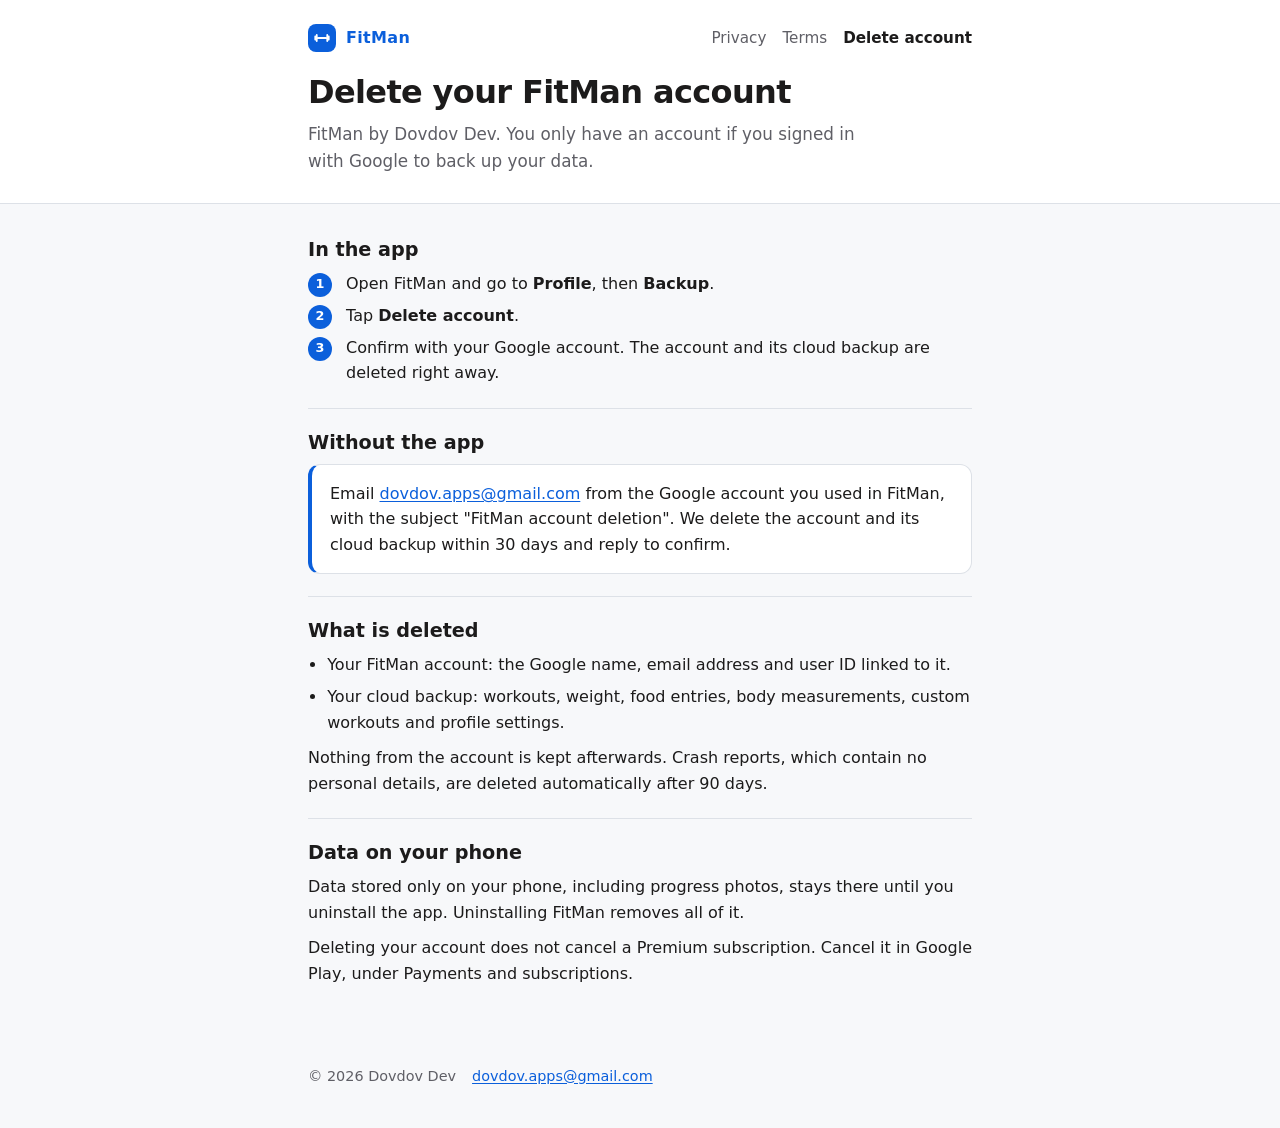
==== delete-account.html @ d90bf70f "Add FitMan website: home, privacy policy, terms and account deletion Co-Authored-By: Claude Opus 5.5" ====
<!DOCTYPE html>
<html lang="en">
<head>
<meta charset="utf-8">
<meta name="viewport" content="width=device-width, initial-scale=1">
<title>Delete Your FitMan Account</title>
<meta name="description" content="How to delete your FitMan account and the data stored with it.">
<link rel="stylesheet" href="style.css">
</head>
<body>
<header>
  <div class="wrap">
    <div class="top">
      <a class="app" href="index.html">
        <span class="mark" aria-hidden="true"><svg width="18" height="18" viewBox="0 0 24 24" fill="none" stroke="#fff" stroke-width="2.4" stroke-linecap="round"><path d="M7 12h10M5 8v8M19 8v8M3 10v4M21 10v4"/></svg></span>
        FitMan
      </a>
      <nav aria-label="Pages">
        <a href="privacy-policy.html">Privacy</a>
        <a href="terms.html">Terms</a>
        <a href="delete-account.html" aria-current="page">Delete account</a>
      </nav>
    </div>
    <h1>Delete your FitMan account</h1>
    <p class="lead">FitMan by Dovdov Dev. You only have an account if you signed in with Google to back up your data.</p>
  </div>
</header>

<main>
  <div class="wrap">
    <section>
      <h2>In the app</h2>
      <ol class="steps">
        <li><span>Open FitMan and go to <strong>Profile</strong>, then <strong>Backup</strong>.</span></li>
        <li><span>Tap <strong>Delete account</strong>.</span></li>
        <li><span>Confirm with your Google account. The account and its cloud backup are deleted right away.</span></li>
      </ol>
    </section>

    <section>
      <h2>Without the app</h2>
      <div class="note">
        <p>Email <a href="mailto:dovdov.apps@gmail.com?subject=FitMan%20account%20deletion">dovdov.apps@gmail.com</a> from the Google account you used in FitMan, with the subject "FitMan account deletion". We delete the account and its cloud backup within 30 days and reply to confirm.</p>
      </div>
    </section>

    <section>
      <h2>What is deleted</h2>
      <ul>
        <li>Your FitMan account: the Google name, email address and user ID linked to it.</li>
        <li>Your cloud backup: workouts, weight, food entries, body measurements, custom workouts and profile settings.</li>
      </ul>
      <p>Nothing from the account is kept afterwards. Crash reports, which contain no personal details, are deleted automatically after 90 days.</p>
    </section>

    <section>
      <h2>Data on your phone</h2>
      <p>Data stored only on your phone, including progress photos, stays there until you uninstall the app. Uninstalling FitMan removes all of it.</p>
      <p>Deleting your account does not cancel a Premium subscription. Cancel it in Google Play, under Payments and subscriptions.</p>
    </section>
  </div>
</main>

<footer>
  <div class="wrap">
    <span>© 2026 Dovdov Dev</span>
    <a href="mailto:dovdov.apps@gmail.com">dovdov.apps@gmail.com</a>
  </div>
</footer>
</body>
</html>
---- style.css ----
:root {
  /* One readable column, a quiet header band, the app's blue for links and markers. */
  --bg: #F7F8FA;
  --surface: #FFFFFF;
  --text: #1C1B1B;
  --muted: #5F5F66;
  --accent: #0B5FDB;
  --line: #DDE1E7;
  --font-body: system-ui, -apple-system, "Segoe UI", Roboto, "Helvetica Neue", Arial, sans-serif;
  --font-display: system-ui, -apple-system, "Segoe UI", Roboto, "Helvetica Neue", Arial, sans-serif;
  color-scheme: light;
}

@media (prefers-color-scheme: dark) {
  :root {
    --bg: #0E0F11;
    --surface: #1C1C1E;
    --text: #EDEDED;
    --muted: #A1A1A8;
    --accent: #5AA2FF;
    --line: #34353A;
    color-scheme: dark;
  }
}

* { box-sizing: border-box; }
html { -webkit-text-size-adjust: 100%; }

body {
  margin: 0;
  background: var(--bg);
  color: var(--text);
  font: 16px/1.6 var(--font-body);
}

.wrap {
  max-width: 44rem;
  margin: 0 auto;
  padding: 0 20px;
}

header {
  background: var(--surface);
  border-bottom: 1px solid var(--line);
}
header .wrap { padding-top: 24px; padding-bottom: 28px; }

.top {
  display: flex;
  flex-wrap: wrap;
  align-items: center;
  justify-content: space-between;
  gap: 12px;
}

.app {
  display: flex;
  align-items: center;
  gap: 10px;
  font-weight: 700;
  color: var(--accent);
  text-decoration: none;
  letter-spacing: .02em;
}

.mark {
  width: 28px;
  height: 28px;
  border-radius: 8px;
  background: var(--accent);
  display: grid;
  place-items: center;
}

nav {
  display: flex;
  flex-wrap: wrap;
  gap: 4px 16px;
  font-size: .95rem;
}
nav a { color: var(--muted); text-decoration: none; }
nav a:hover { color: var(--accent); }
nav a[aria-current="page"] { color: var(--text); font-weight: 600; }

h1 {
  margin: 22px 0 6px;
  font: 800 2rem/1.15 var(--font-display);
  letter-spacing: -.02em;
  text-wrap: balance;
}

.meta { margin: 0; color: var(--muted); font-size: .95rem; }
.lead { margin: 10px 0 0; color: var(--muted); font-size: 1.05rem; max-width: 36rem; }

main .wrap { padding-top: 12px; padding-bottom: 56px; }

section { padding: 22px 0; border-bottom: 1px solid var(--line); }
section:last-child { border-bottom: 0; }

h2 {
  margin: 0 0 8px;
  font: 700 1.2rem/1.3 var(--font-display);
  text-wrap: balance;
}

p, ul, ol { margin: 0 0 10px; }
p:last-child, ul:last-child, ol:last-child { margin-bottom: 0; }
ul { padding-left: 1.2rem; }
li + li { margin-top: 6px; }

a { color: var(--accent); text-underline-offset: 2px; }
a:focus-visible { outline: 2px solid var(--accent); outline-offset: 2px; border-radius: 3px; }

.note {
  background: var(--surface);
  border: 1px solid var(--line);
  border-left: 4px solid var(--accent);
  border-radius: 12px;
  padding: 16px 18px;
}

.steps { counter-reset: step; list-style: none; padding: 0; }
.steps li {
  counter-increment: step;
  display: grid;
  grid-template-columns: 28px 1fr;
  gap: 10px;
  align-items: start;
}
.steps li::before {
  content: counter(step);
  width: 24px;
  height: 24px;
  border-radius: 50%;
  background: var(--accent);
  color: #fff;
  font-size: .8rem;
  font-weight: 700;
  display: grid;
  place-items: center;
  margin-top: 2px;
  font-variant-numeric: tabular-nums;
}

.links {
  display: grid;
  grid-template-columns: repeat(auto-fit, minmax(13rem, 1fr));
  gap: 12px;
  padding: 0;
  list-style: none;
}
.links li + li { margin-top: 0; }
.links a {
  display: block;
  height: 100%;
  padding: 16px 18px;
  background: var(--surface);
  border: 1px solid var(--line);
  border-radius: 12px;
  color: var(--text);
  text-decoration: none;
}
.links a:hover { border-color: var(--accent); }
.links strong { display: block; color: var(--accent); }
.links span { color: var(--muted); font-size: .95rem; }

.features { display: grid; gap: 8px; }

footer { color: var(--muted); font-size: .9rem; }
footer .wrap {
  display: flex;
  flex-wrap: wrap;
  gap: 4px 16px;
  padding-bottom: 40px;
}
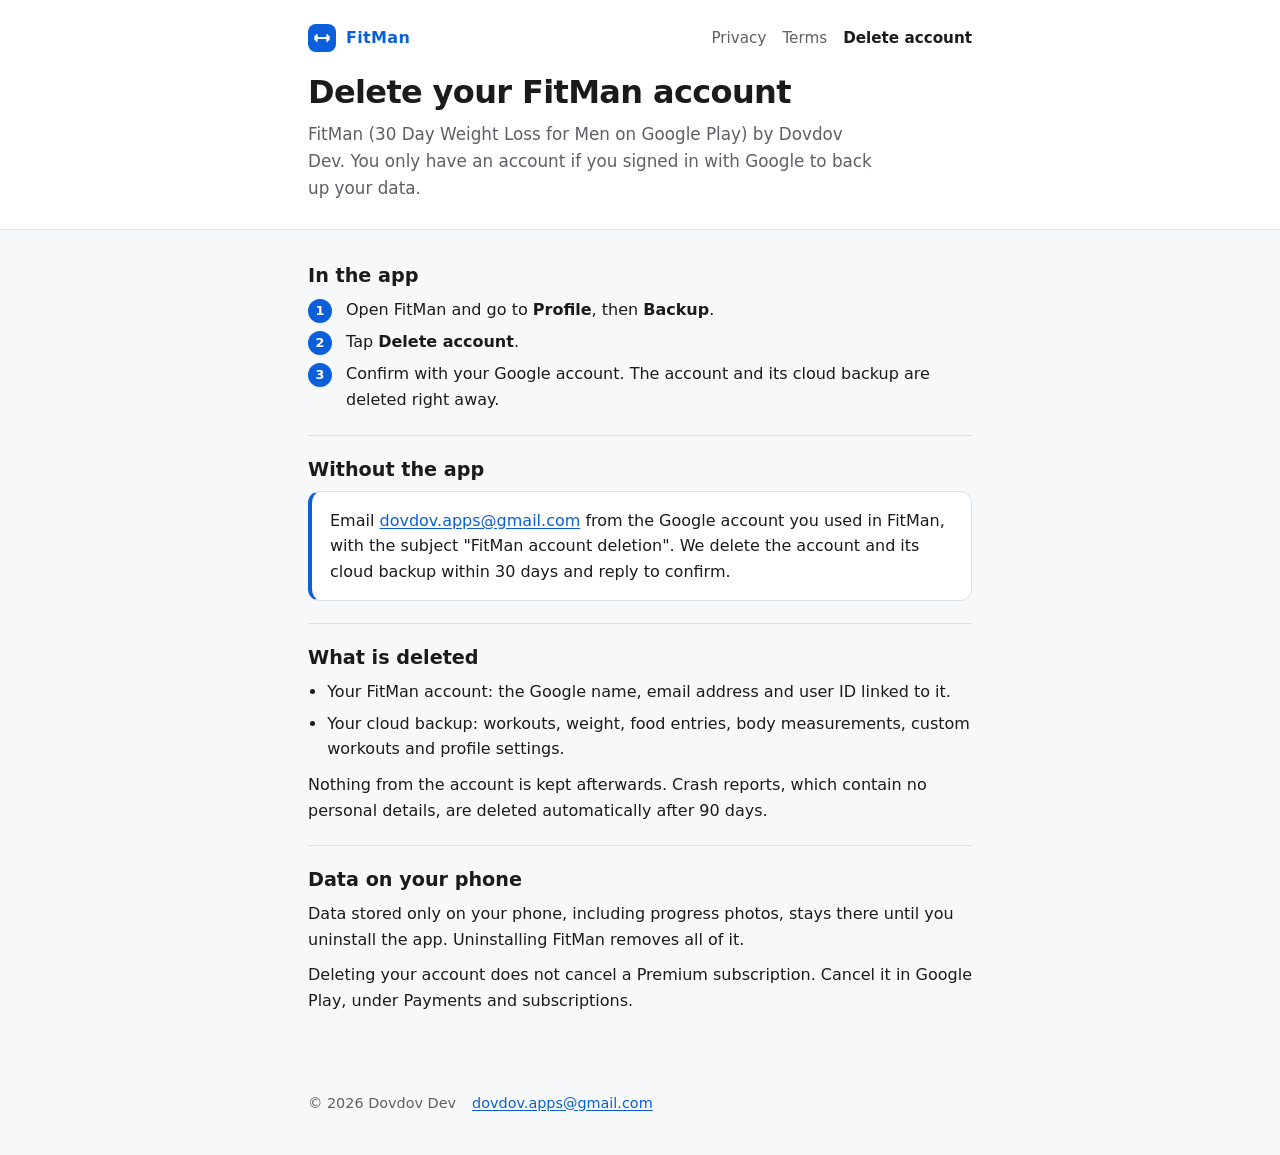
==== commit 7b74ca8a: "Give the Google Play name, 30 Day Weight Loss for Men, on every page Co-Authored-By: Claude Opus 5.5" ====
--- a/delete-account.html
+++ b/delete-account.html
@@ -22,7 +22,7 @@
       </nav>
     </div>
     <h1>Delete your FitMan account</h1>
-    <p class="lead">FitMan by Dovdov Dev. You only have an account if you signed in with Google to back up your data.</p>
+    <p class="lead">FitMan (30 Day Weight Loss for Men on Google Play) by Dovdov Dev. You only have an account if you signed in with Google to back up your data.</p>
   </div>
 </header>
 
